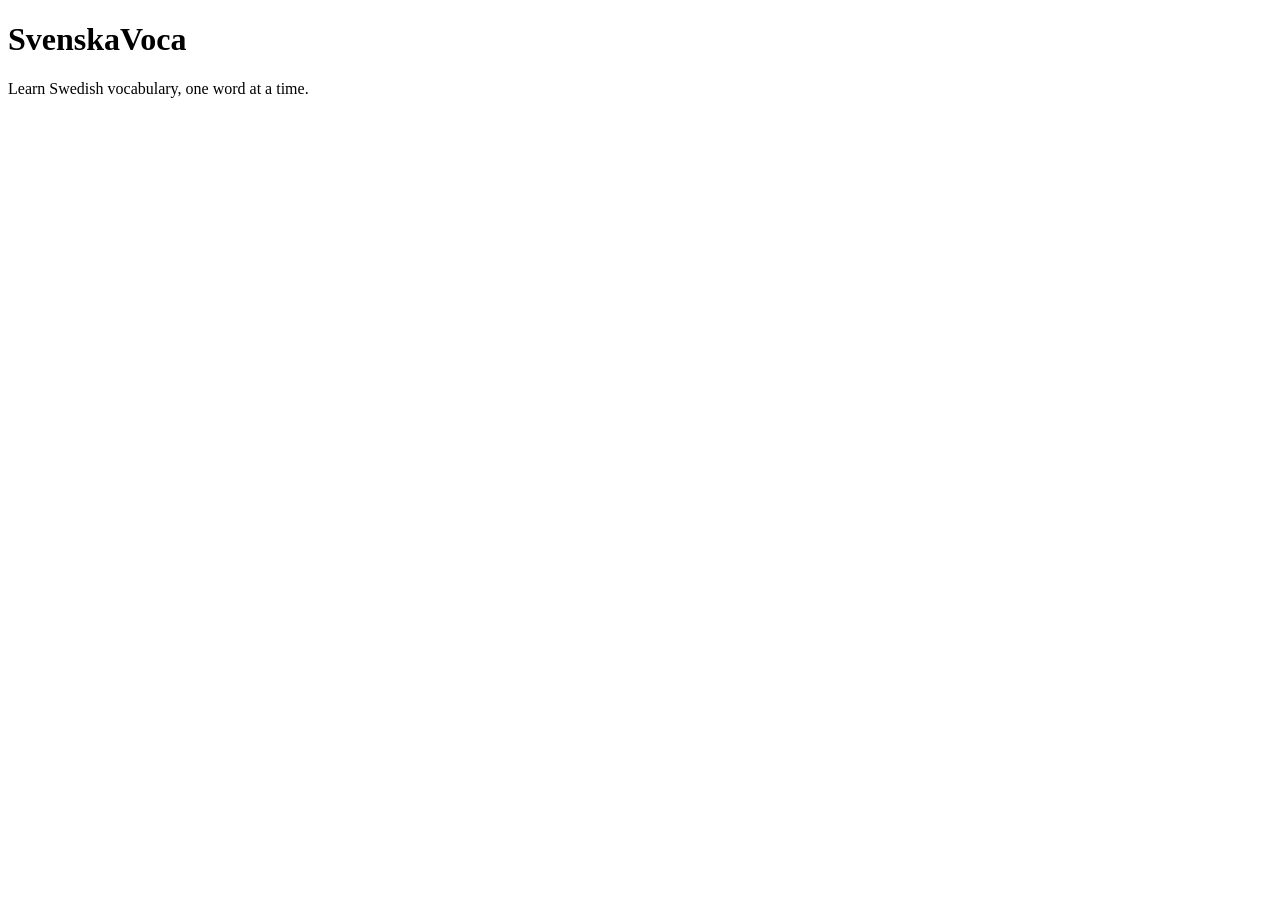
==== index.html @ 8b180613 "Create index.html" ====
<!DOCTYPE html>
<html lang="en">
<head>
  <meta charset="UTF-8">
  <meta name="viewport" content="width=device-width, initial-scale=1">
  <title>SvenskaVoca</title>
</head>
<body>
  <h1>SvenskaVoca</h1>
  <p>Learn Swedish vocabulary, one word at a time.</p>
</body>
</html>
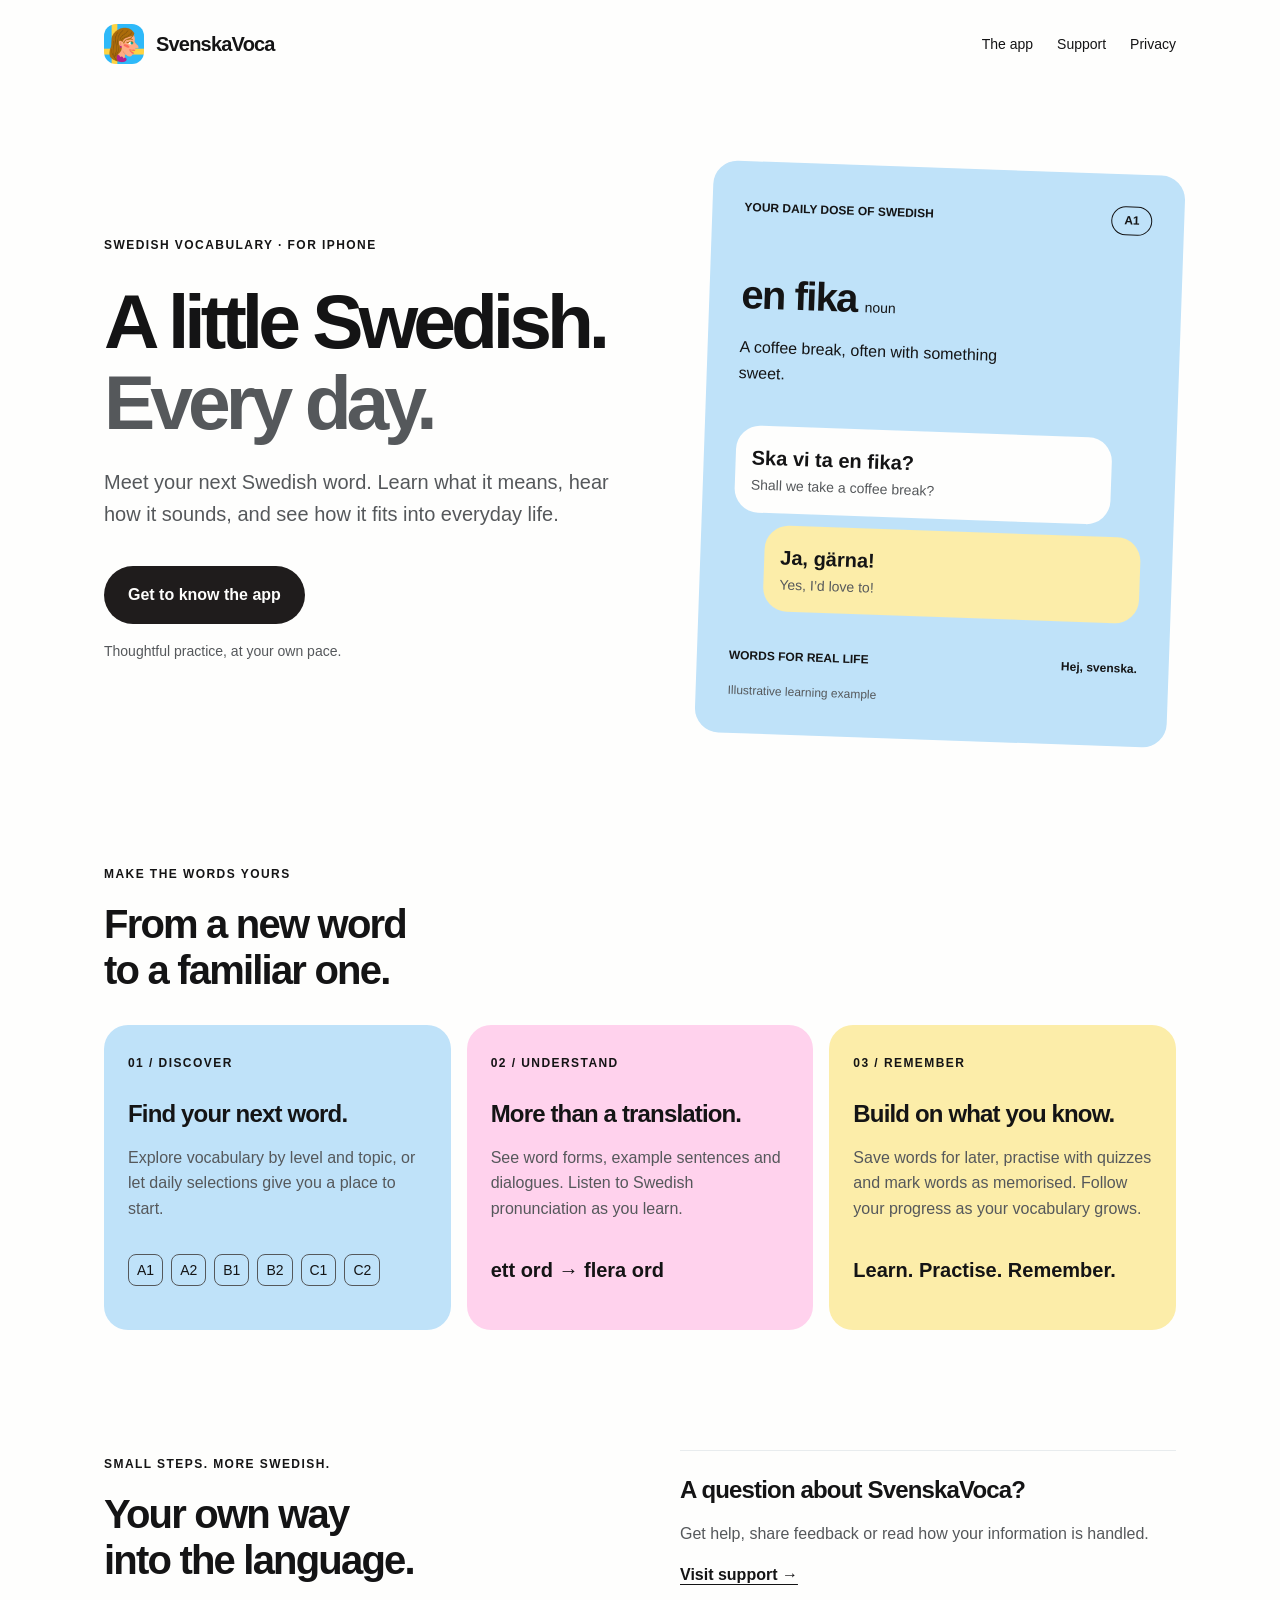
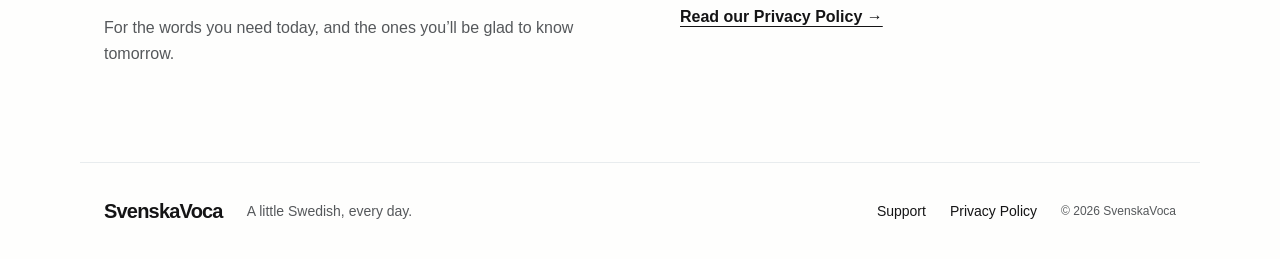
==== commit 7b8a02de: "Add files via upload" ====
--- a/index.html
+++ b/index.html
@@ -1,12 +1 @@
-<!DOCTYPE html>
-<html lang="en">
-<head>
-  <meta charset="UTF-8">
-  <meta name="viewport" content="width=device-width, initial-scale=1">
-  <title>SvenskaVoca</title>
-</head>
-<body>
-  <h1>SvenskaVoca</h1>
-  <p>Learn Swedish vocabulary, one word at a time.</p>
-</body>
-</html>
+<!doctype html><html lang="en"><head><meta charset="utf-8"><meta name="viewport" content="width=device-width, initial-scale=1"><title>SvenskaVoca — A little Swedish, every day.</title><meta name="description" content="Build your Swedish vocabulary with daily words, real-life dialogues, pronunciation and quizzes. Discover SvenskaVoca for iPhone."><meta name="theme-color" content="#fefefd"><link rel="icon" href="assets/app-icon.png"><link rel="stylesheet" href="styles.css"></head><body><a class="skip" href="#main">Skip to content</a><header class="shell"><a class="brand" href="./"><img src="assets/app-icon.png" alt="" width="40" height="40">SvenskaVoca</a><nav aria-label="Main navigation"><a href="index.html#features">The app</a><a href="support.html">Support</a><a href="privacy.html">Privacy</a></nav></header><main id="main"><section class="hero shell"><div class="intro"><span class="eyebrow">SWEDISH VOCABULARY · FOR IPHONE</span><h1>A little Swedish.<br><span>Every day.</span></h1><p class="lead">Meet your next Swedish word. Learn what it means, hear how it sounds, and see how it fits into everyday life.</p><a class="button" href="#features">Get to know the app</a><p class="quiet">Thoughtful practice, at your own pace.</p></div><div class="preview" aria-label="Illustrative vocabulary card"><div class="preview-top"><span>YOUR DAILY DOSE OF SWEDISH</span><span>A1</span></div><div class="word"><span lang="sv">en fika</span><span class="part">noun</span><p>A coffee break, often with something sweet.</p></div><div class="dialogue"><p lang="sv">Ska vi ta en fika?</p><p>Shall we take a coffee break?</p></div><div class="dialogue reply"><p lang="sv">Ja, gärna!</p><p>Yes, I’d love to!</p></div><div class="preview-bottom"><span>WORDS FOR REAL LIFE</span><span lang="sv">Hej, svenska.</span></div><p class="sample">Illustrative learning example</p></div></section><section id="features" class="shell features"><span class="eyebrow">MAKE THE WORDS YOURS</span><h2>From a new word<br>to a familiar one.</h2><div class="feature-grid"><article class="blue"><span class="number">01 / DISCOVER</span><h3>Find your next word.</h3><p>Explore vocabulary by level and topic, or let daily selections give you a place to start.</p><div class="tags"><span>A1</span><span>A2</span><span>B1</span><span>B2</span><span>C1</span><span>C2</span></div></article><article class="pink"><span class="number">02 / UNDERSTAND</span><h3>More than a translation.</h3><p>See word forms, example sentences and dialogues. Listen to Swedish pronunciation as you learn.</p><p class="example" lang="sv">ett ord → flera ord</p></article><article class="yellow"><span class="number">03 / REMEMBER</span><h3>Build on what you know.</h3><p>Save words for later, practise with quizzes and mark words as memorised. Follow your progress as your vocabulary grows.</p><p class="example">Learn. Practise. Remember.</p></article></div></section><section class="shell closing"><div><span class="eyebrow">SMALL STEPS. MORE SWEDISH.</span><h2>Your own way<br>into the language.</h2><p>For the words you need today, and the ones you’ll be glad to know tomorrow.</p></div><div class="help"><h3>A question about SvenskaVoca?</h3><p>Get help, share feedback or read how your information is handled.</p><a class="text-link" href="support.html">Visit support →</a><a class="text-link" href="privacy.html">Read our Privacy Policy →</a></div></section></main><footer class="shell"><a class="brand" href="./">SvenskaVoca</a><p>A little Swedish, every day.</p><nav aria-label="Footer"><a href="support.html">Support</a><a href="privacy.html">Privacy Policy</a></nav><small>© 2026 SvenskaVoca</small></footer></body></html>
--- a/styles.css
+++ b/styles.css
@@ -0,0 +1,4 @@
+/* App colors, type, spacing and radii mirror DesignSystem/Theme.swift. */
+:root{--pink:#ffd2ed;--yellow:#fceda9;--blue:#bfe2f9;--green:#CDEFB1;--bg:#fefefd;--border:#e8ecee;--ink:#141415;--secondary:#55585b;--accent:#0d70d9;--button:#1F1C1C;--xs:4px;--s:8px;--sm:12px;--m:16px;--l:24px;--xl:32px;--xxl:40px;--body:16px;--small:14px;--caption:12px;--subtitle:20px;--title:24px;--display:32px;--head:40px;--radius:24px;--pill:999px;--page:1120px;--measure:760px;--hero-size:clamp(40px,6vw,80px);--section:calc(var(--xxl)*2);--line:1.6;--rule:1px}
+*{box-sizing:border-box}html{scroll-behavior:smooth;scroll-padding-top:var(--xl)}body{margin:0;background:var(--bg);color:var(--ink);font:var(--body)/var(--line) -apple-system,BlinkMacSystemFont,"Segoe UI",sans-serif}a{color:inherit;text-underline-offset:var(--xs)}a:hover{color:var(--accent)}a:focus-visible,summary:focus-visible{outline:3px solid var(--accent);outline-offset:var(--xs)}.shell{max-width:var(--page);margin:auto;padding-inline:var(--l)}header{display:flex;align-items:center;justify-content:space-between;gap:var(--l);padding-block:var(--l)}.brand{display:inline-flex;align-items:center;gap:var(--sm);font-size:var(--subtitle);font-weight:750;text-decoration:none;letter-spacing:-.04em}.brand img{border-radius:var(--sm)}nav{display:flex;gap:var(--l);font-size:var(--small)}nav a{text-decoration:none}.hero{padding-block:var(--section);display:grid;grid-template-columns:1.1fr 1fr;gap:var(--section);align-items:center}.eyebrow,.number{font-size:var(--caption);font-weight:700;letter-spacing:.12em}h1,h2,h3,p{margin-top:0}h1{font-size:var(--hero-size);line-height:1.05;letter-spacing:-.065em;margin-block:var(--l)}h1 span{color:var(--secondary)}h2{font-size:var(--head);line-height:1.15;letter-spacing:-.045em;margin-block:var(--m) var(--xl)}h3{font-size:var(--title);line-height:1.25;letter-spacing:-.035em;margin-block:var(--l) var(--m)}.lead{font-size:var(--subtitle);color:var(--secondary);max-width:var(--measure)}.button{display:inline-block;background:var(--button);color:var(--bg);padding:var(--m) var(--l);border-radius:var(--pill);font-weight:600;text-decoration:none;margin-block:var(--m)}.button:hover{background:var(--secondary);color:var(--bg)}.quiet,.sample{font-size:var(--small);color:var(--secondary)}.preview{background:var(--blue);border-radius:var(--radius);padding:var(--xl);transform:rotate(2deg)}.preview-top,.preview-bottom{display:flex;justify-content:space-between;align-items:center;font-size:var(--caption);font-weight:600;gap:var(--m)}.preview-top span:last-child{border:var(--rule) solid currentColor;border-radius:var(--pill);padding:var(--xs) var(--sm)}.word{padding-block:var(--xxl) var(--l)}.word>span:first-child{font-size:var(--head);font-weight:700;letter-spacing:-.04em}.part{margin-left:var(--s);font-size:var(--small)}.word p{margin-top:var(--s);max-width:calc(var(--xxl)*7)}.dialogue{border-radius:var(--l);background:var(--bg);padding:var(--m);margin-bottom:var(--sm);margin-right:var(--xl)}.dialogue p{margin:0}.dialogue p:first-child{font-size:var(--subtitle);font-weight:600}.dialogue p:last-child{font-size:var(--small);color:var(--secondary)}.reply{background:var(--yellow);margin-right:0;margin-left:var(--xl)}.preview-bottom{padding-top:var(--l)}.sample{font-size:var(--caption);margin:var(--m) 0 0}.features{padding-block:var(--xxl) var(--section)}.feature-grid{display:grid;grid-template-columns:repeat(3,1fr);gap:var(--m)}article{padding:var(--l);border-radius:var(--radius)}article p{color:var(--secondary)}.blue{background:var(--blue)}.pink{background:var(--pink)}.yellow{background:var(--yellow)}.tags{display:flex;flex-wrap:wrap;gap:var(--s);margin-top:var(--xl)}.tags span{padding:var(--xs) var(--s);border:var(--rule) solid var(--secondary);border-radius:var(--s);font-size:var(--small)}article .example{font-size:var(--subtitle);color:var(--ink);margin-top:var(--xl);font-weight:600}.closing{display:grid;grid-template-columns:1fr 1fr;gap:var(--section);padding-block:var(--xxl) var(--section)}.closing p{color:var(--secondary)}.help{border-top:var(--rule) solid var(--border)}.text-link{display:block;font-weight:600;margin-block:var(--m)}footer{border-top:var(--rule) solid var(--border);padding-block:var(--xl);display:flex;flex-wrap:wrap;align-items:center;gap:var(--l)}footer p{margin:0;color:var(--secondary);font-size:var(--small)}footer nav{margin-left:auto}footer small{font-size:var(--caption);color:var(--secondary)}.document{max-width:var(--measure);padding-block:var(--xxl) var(--section)}.document h1{font-size:clamp(40px,6vw,64px)}.document h2{font-size:var(--title);margin-top:var(--xxl);margin-bottom:var(--m)}.document p,.document li{color:var(--secondary)}.document a{overflow-wrap:anywhere}.contact{padding:var(--l);border-radius:var(--radius);background:var(--blue);margin-block:var(--xxl)}.contact h2{margin-top:0}.contact p:last-child{margin-bottom:0}details{padding-block:var(--l);border-bottom:var(--rule) solid var(--border)}summary{cursor:pointer;font-weight:600}details p{padding-top:var(--m);margin-bottom:0}.policy li{margin-bottom:var(--sm)}.skip{position:absolute;left:var(--l);top:var(--s);padding:var(--s);background:var(--yellow);transform:translateY(-200%);z-index:1}.skip:focus{transform:none}
+@media(max-width:760px){:root{--section:var(--xxl)}header{align-items:flex-start;flex-direction:column;gap:var(--m)}nav{gap:var(--l)}.hero{grid-template-columns:1fr;gap:var(--xxl);padding-top:var(--xl)}.intro{max-width:var(--measure)}.preview{transform:none;max-width:calc(var(--xxl)*12);width:100%;margin:auto}.feature-grid,.closing{grid-template-columns:1fr;gap:var(--l)}.features h2{font-size:var(--display)}footer{align-items:flex-start;flex-direction:column;gap:var(--m)}footer nav{margin-left:0}.document{padding-top:var(--l)}}@media(prefers-reduced-motion:reduce){html{scroll-behavior:auto}}
